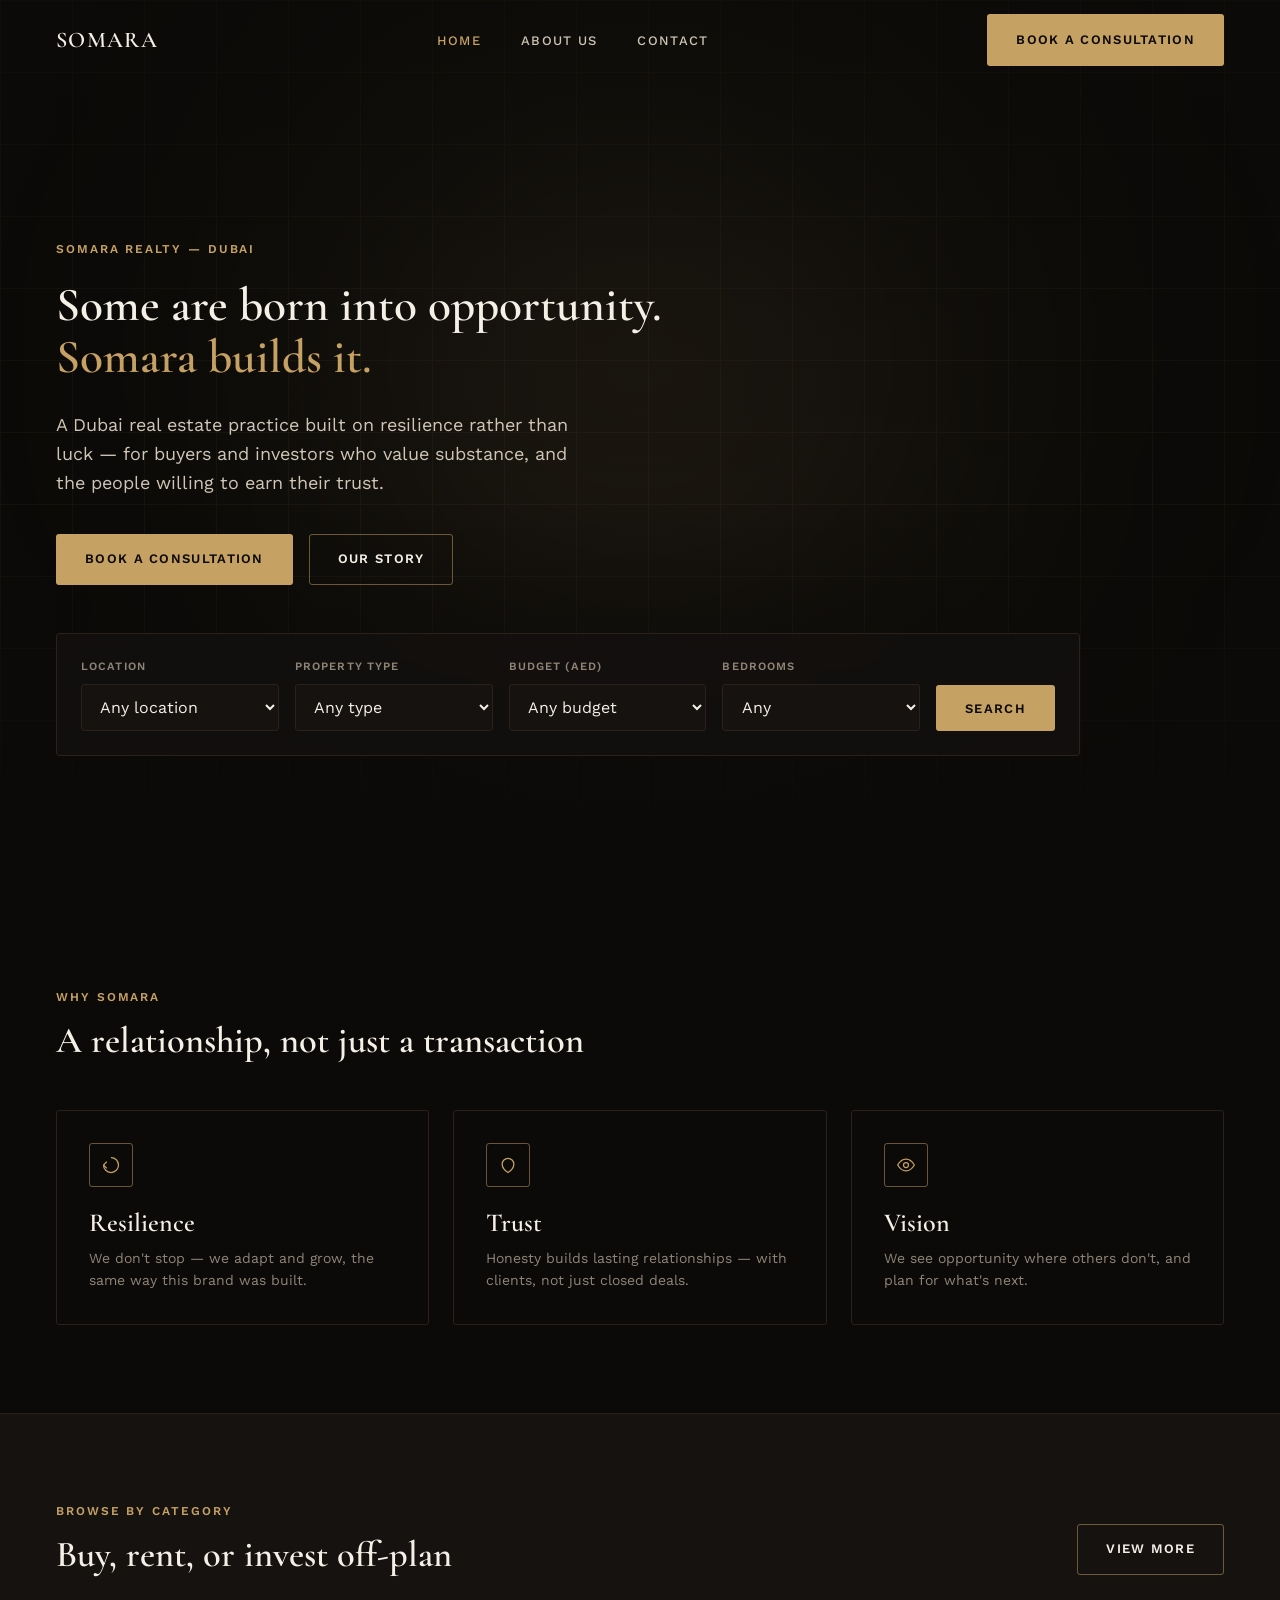
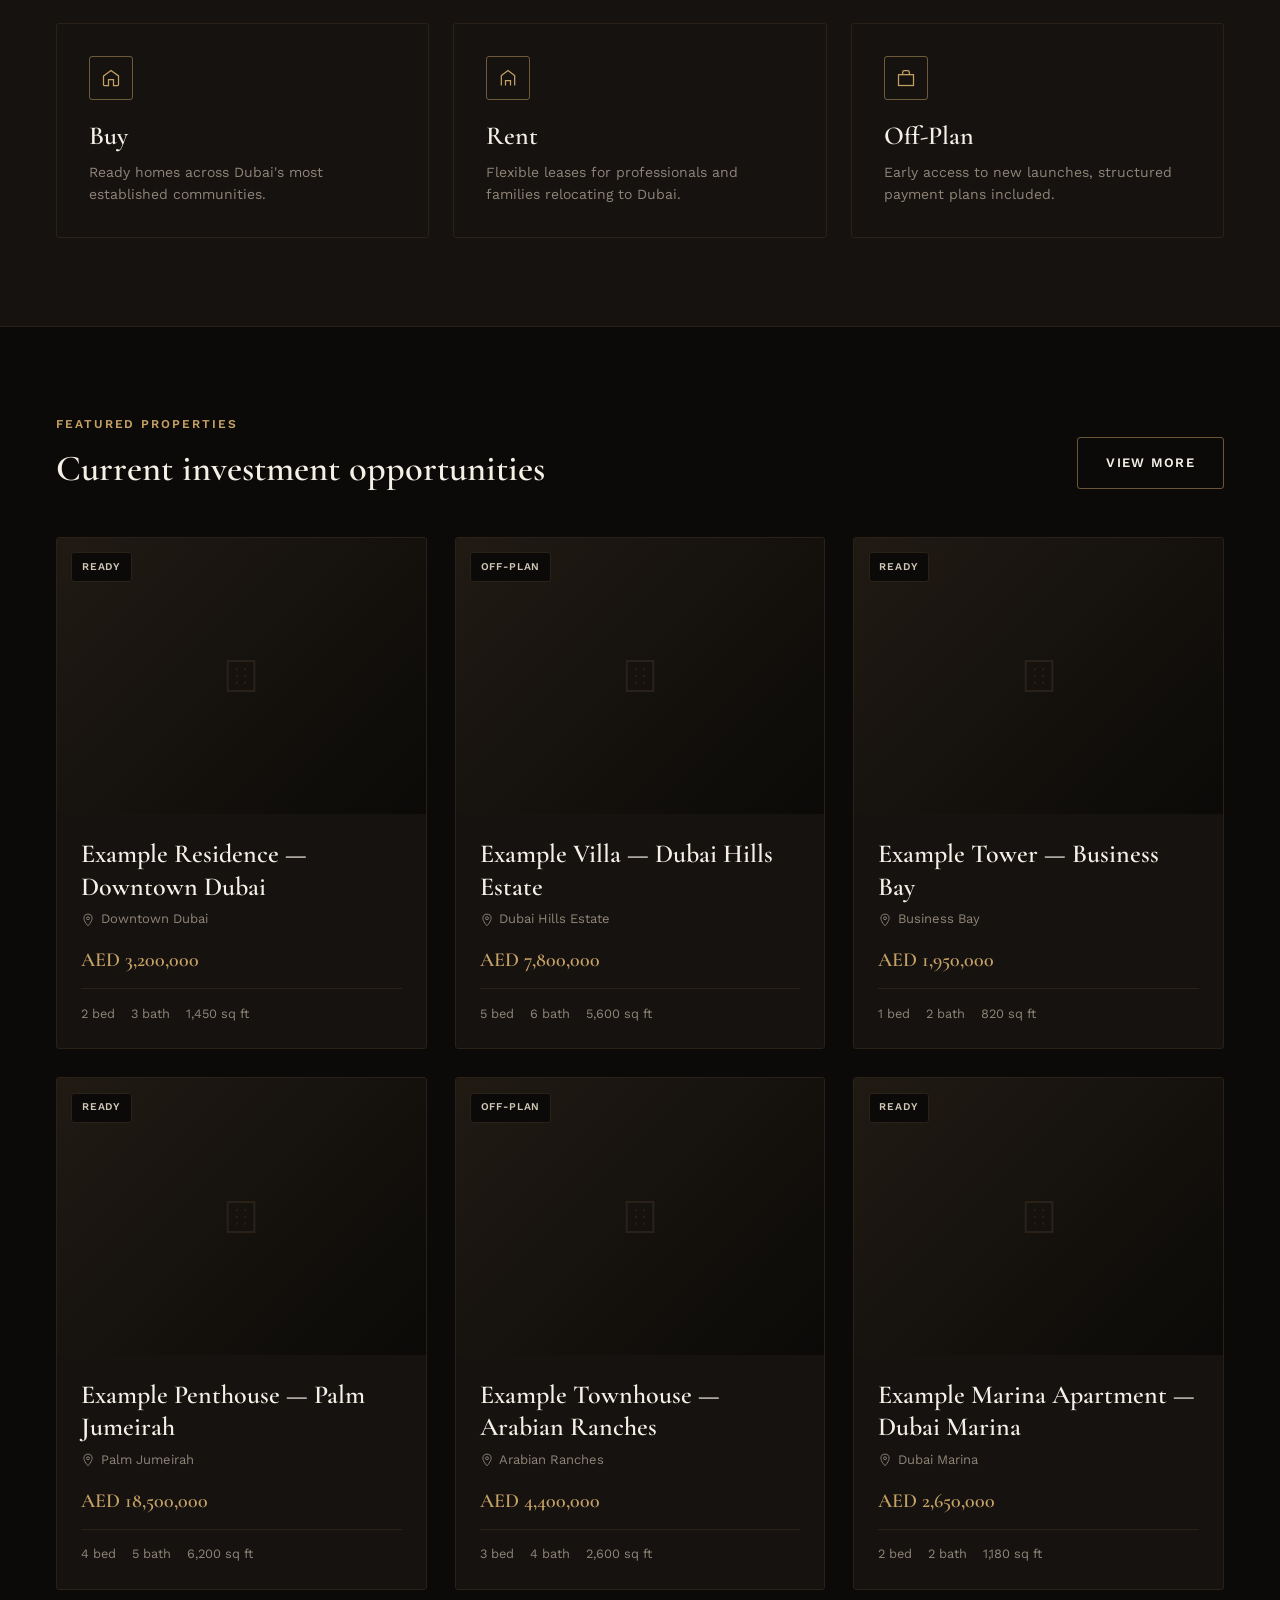
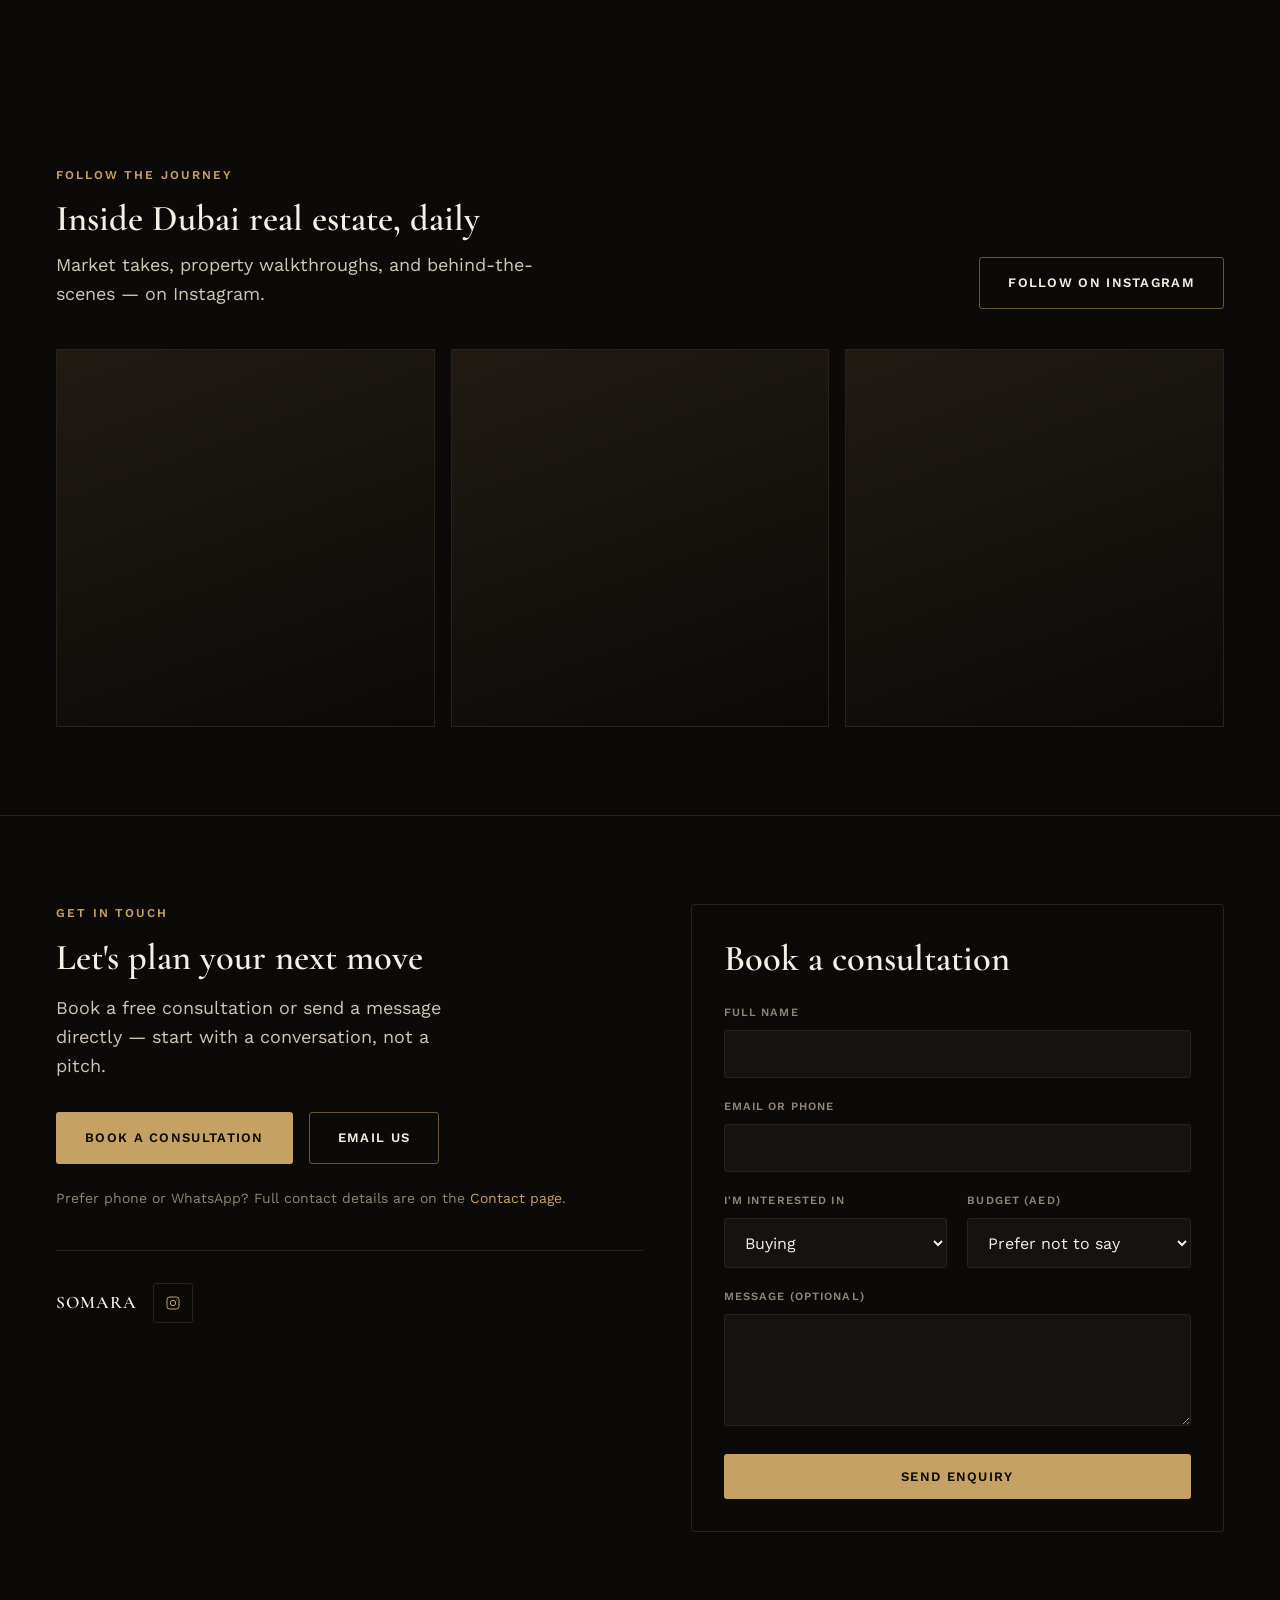
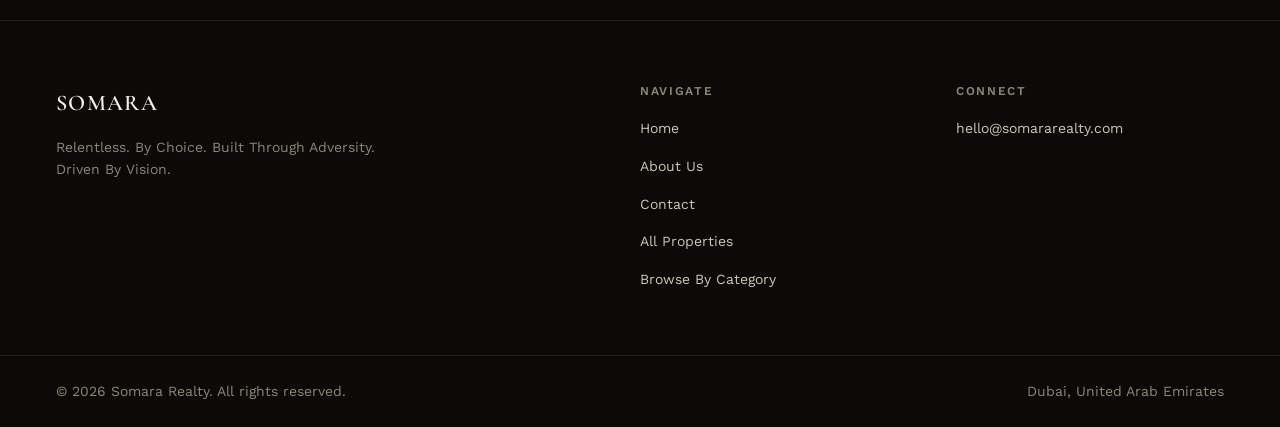
==== index.html @ 96736e36 "Add files via upload" ====
<!DOCTYPE html>
<html lang="en">
<head>
<meta charset="UTF-8" />
<meta name="viewport" content="width=device-width, initial-scale=1.0" />
<title>Somara Realty | Luxury Real Estate, Dubai</title>
<meta name="description" content="Somara Realty is a Dubai-based luxury real estate practice built on resilience, trust, and vision — for clients who value substance over flash." />
<link rel="preconnect" href="https://fonts.googleapis.com">
<link rel="preconnect" href="https://fonts.gstatic.com" crossorigin>
<link href="https://fonts.googleapis.com/css2?family=Cormorant+Garamond:ital,wght@0,500;0,600;0,700;1,500;1,600&family=Work+Sans:wght@400;500;600&display=swap" rel="stylesheet">
<link rel="stylesheet" href="/css/styles.css" />
</head>
<body>

<a href="#main-content" class="skip-link">Skip to content</a>

<header class="site-header">
  <div class="container">
    <a href="/" class="logo" aria-label="Somara Realty — home">SOMARA</a>

    <nav class="main-nav" aria-label="Primary">
      <ul>
        <li><a href="/" class="active">Home</a></li>
        <li><a href="/about/">About Us</a></li>
        <li><a href="/contact/">Contact</a></li>
      </ul>
    </nav>

    <a href="/contact/" class="btn btn-primary header-cta">Book a Consultation</a>

    <button type="button" class="menu-toggle" aria-label="Open menu">
      <svg width="22" height="16" viewBox="0 0 22 16" fill="none" aria-hidden="true"><path d="M0 1H22M0 8H22M0 15H22" stroke="currentColor" stroke-width="1.5"/></svg>
    </button>
  </div>
</header>

<div class="mobile-menu" role="dialog" aria-modal="true" aria-label="Mobile navigation">
  <div class="mobile-menu-top">
    <span class="logo">SOMARA</span>
    <button type="button" class="mobile-menu-close" aria-label="Close menu">
      <svg width="20" height="20" viewBox="0 0 20 20" fill="none" aria-hidden="true"><path d="M1 1l18 18M19 1L1 19" stroke="currentColor" stroke-width="1.4"/></svg>
    </button>
  </div>
  <nav aria-label="Mobile">
    <a href="/">Home</a>
    <a href="/about/">About Us</a>
    <a href="/contact/">Contact</a>
  </nav>
  <div class="mobile-menu-footer">
    <a href="/contact/" class="btn btn-primary btn-block">Book a Consultation</a>
  </div>
</div>

<main id="main-content">

  <section class="hero" aria-label="Introduction">
    <div class="hero-bg" aria-hidden="true">
      <div class="grid"></div>
      <div class="glow"></div>
      <img id="heroPhoto" class="hero-photo" src="/images/hero/hero-bg.jpg" alt=""
           onerror="this.style.display='none'" />
      <video id="heroVideo" class="hero-video" autoplay muted loop playsinline style="display:none;"></video>
      <div class="fade"></div>
    </div>

    <div class="container">
      <div class="hero-content">
        <p class="eyebrow">Somara Realty — Dubai</p>
        <h1><span id="heroLine1">Some are born into opportunity.</span><br><span class="gold" id="heroLine2">Somara builds it.</span></h1>
        <p class="body-lg" id="heroSubtext">A Dubai real estate practice built on resilience rather than luck — for buyers and investors who value substance, and the people willing to earn their trust.</p>
        <div class="hero-ctas">
          <a href="/contact/" class="btn btn-primary">Book a Consultation</a>
          <a href="/about/" class="btn btn-outline">Our Story</a>
        </div>
      </div>

      <div class="hero-search">
        <form id="heroSearchForm">
          <div class="field">
            <label for="searchLocation">Location</label>
            <select id="searchLocation">
              <option value="">Any location</option>
              <option>Downtown Dubai</option>
              <option>Dubai Marina</option>
              <option>Dubai Hills Estate</option>
              <option>Business Bay</option>
              <option>Palm Jumeirah</option>
              <option>Arabian Ranches</option>
            </select>
          </div>
          <div class="field">
            <label for="searchType">Property Type</label>
            <select id="searchType">
              <option value="">Any type</option>
              <option>Apartment</option>
              <option>Villa</option>
              <option>Townhouse</option>
              <option>Penthouse</option>
            </select>
          </div>
          <div class="field">
            <label for="searchBudget">Budget (AED)</label>
            <select id="searchBudget">
              <option value="">Any budget</option>
              <option value="1-5">1M – 5M</option>
              <option value="5-10">5M – 10M</option>
              <option value="10+">10M+</option>
            </select>
          </div>
          <div class="field">
            <label for="searchBedrooms">Bedrooms</label>
            <select id="searchBedrooms">
              <option value="">Any</option>
              <option>1</option>
              <option>2</option>
              <option>3</option>
              <option>4+</option>
            </select>
          </div>
          <button type="submit" class="btn btn-primary">Search</button>
        </form>
      </div>
    </div>

  </section>

  <section class="section" aria-labelledby="why-somara-heading">
    <div class="container">
      <p class="eyebrow">Why Somara</p>
      <h2 id="why-somara-heading" style="margin-top:0.75rem">A relationship, not just a transaction</h2>

      <div class="values-grid">
        <div class="card-outlined value-card">
          <div class="value-icon">
            <svg width="20" height="20" viewBox="0 0 24 24" fill="none" stroke="currentColor" stroke-width="1.5"><path d="M3 12a9 9 0 1 0 9-9"/><path d="M3 12l4-4M3 12l4 4"/></svg>
          </div>
          <h3>Resilience</h3>
          <p class="body-sm" style="margin-top:0.6rem">We don't stop — we adapt and grow, the same way this brand was built.</p>
        </div>
        <div class="card-outlined value-card">
          <div class="value-icon">
            <svg width="20" height="20" viewBox="0 0 24 24" fill="none" stroke="currentColor" stroke-width="1.5"><path d="M12 21s-7-4.5-7-10a7 7 0 0 1 14 0c0 5.5-7 10-7 10z"/></svg>
          </div>
          <h3>Trust</h3>
          <p class="body-sm" style="margin-top:0.6rem">Honesty builds lasting relationships — with clients, not just closed deals.</p>
        </div>
        <div class="card-outlined value-card">
          <div class="value-icon">
            <svg width="20" height="20" viewBox="0 0 24 24" fill="none" stroke="currentColor" stroke-width="1.5"><circle cx="12" cy="12" r="3"/><path d="M2 12s4-7 10-7 10 7 10 7-4 7-10 7-10-7-10-7z"/></svg>
          </div>
          <h3>Vision</h3>
          <p class="body-sm" style="margin-top:0.6rem">We see opportunity where others don't, and plan for what's next.</p>
        </div>
      </div>
    </div>
  </section>

  <section class="section" style="background:var(--ink-2); border-top:1px solid var(--ink-3); border-bottom:1px solid var(--ink-3);" aria-labelledby="browse-heading">
    <div class="container">
      <div class="section-head">
        <div>
          <p class="eyebrow">Browse By Category</p>
          <h2 id="browse-heading" style="margin-top:0.75rem">Buy, rent, or invest off-plan</h2>
        </div>
        <a href="/categories/" class="btn btn-outline">View more</a>
      </div>

      <div class="values-grid">
        <a href="/categories/#buy" class="card-outlined value-card" style="display:block; text-decoration:none;">
          <div class="value-icon">
            <svg width="20" height="20" viewBox="0 0 24 24" fill="none" stroke="currentColor" stroke-width="1.5"><path d="M3 9.5 12 3l9 6.5V20a1 1 0 0 1-1 1h-5v-7H9v7H4a1 1 0 0 1-1-1z"/></svg>
          </div>
          <h3 id="catBuyTitle">Buy</h3>
          <p class="body-sm" style="margin-top:0.6rem" id="catBuyDesc">Ready homes across Dubai's most established communities.</p>
        </a>
        <a href="/categories/#rent" class="card-outlined value-card" style="display:block; text-decoration:none;">
          <div class="value-icon">
            <svg width="20" height="20" viewBox="0 0 24 24" fill="none" stroke="currentColor" stroke-width="1.5"><path d="M4 21V9l8-6 8 6v12"/><path d="M9 21v-6h6v6"/></svg>
          </div>
          <h3 id="catRentTitle">Rent</h3>
          <p class="body-sm" style="margin-top:0.6rem" id="catRentDesc">Flexible leases for professionals and families relocating to Dubai.</p>
        </a>
        <a href="/categories/#off-plan" class="card-outlined value-card" style="display:block; text-decoration:none;">
          <div class="value-icon">
            <svg width="20" height="20" viewBox="0 0 24 24" fill="none" stroke="currentColor" stroke-width="1.5"><rect x="3" y="8" width="18" height="13"/><path d="M8 8V5a2 2 0 0 1 2-2h4a2 2 0 0 1 2 2v3"/></svg>
          </div>
          <h3 id="catOffPlanTitle">Off-Plan</h3>
          <p class="body-sm" style="margin-top:0.6rem" id="catOffPlanDesc">Early access to new launches, structured payment plans included.</p>
        </a>
      </div>
    </div>
  </section>

  <section class="section" id="properties">
    <div class="container">
      <div class="section-head">
        <div>
          <p class="eyebrow">Featured Properties</p>
          <h2 style="margin-top:0.75rem">Current investment opportunities</h2>
        </div>
        <a href="/properties/" class="btn btn-outline">View more</a>
      </div>

      <div class="properties-grid" id="propertyGrid">
        <!-- Populated by js/main.js -->
      </div>
    </div>
  </section>

  <section class="section" aria-labelledby="insta-heading">
    <div class="container">
      <div class="section-head">
        <div>
          <p class="eyebrow">Follow The Journey</p>
          <h2 id="insta-heading" style="margin-top:0.75rem">Inside Dubai real estate, daily</h2>
          <p class="body-lg" style="margin-top:0.75rem; max-width:32rem;">Market takes, property walkthroughs, and behind-the-scenes — on Instagram.</p>
        </div>
        <a href="#" class="btn btn-outline" rel="noopener noreferrer">Follow on Instagram</a>
      </div>
      <div class="insta-grid" aria-hidden="true">
        <div></div><div></div><div></div>
      </div>
    </div>
  </section>

  <section class="section" id="get-in-touch" style="border-top:1px solid var(--ink-3);" aria-labelledby="cta-heading">
    <div class="container">
      <div class="contact-cta-grid">

        <div>
          <p class="eyebrow">Get In Touch</p>
          <h2 id="cta-heading" style="margin-top:0.75rem;">Let's plan your next move</h2>
          <p class="body-lg" style="margin-top:1rem; max-width:26rem;">Book a free consultation or send a message directly — start with a conversation, not a pitch.</p>

          <div style="margin-top:2rem; display:flex; flex-wrap:wrap; gap:1rem;">
            <a href="#homeConsultationForm" class="btn btn-primary">Book a Consultation</a>
            <a href="mailto:hello@somararealty.com" class="btn btn-outline" id="ctaEmail">Email Us</a>
          </div>

          <p class="body-sm" style="margin-top:1.5rem;">
            Prefer phone or WhatsApp? Full contact details are on the
            <a href="/contact/" style="color:var(--gold);">Contact page</a>.
          </p>

          <div style="margin-top:2.5rem; padding-top:2rem; border-top:1px solid var(--ink-3); display:flex; align-items:center; gap:1rem;">
            <span class="logo" style="font-size:1.1rem;">SOMARA</span>
            <a href="#" id="ctaInstagram" target="_blank" rel="noopener noreferrer" aria-label="Instagram" style="width:2.5rem; height:2.5rem; border:1px solid var(--ink-3); display:flex; align-items:center; justify-content:center; border-radius:var(--radius); color:var(--gold);">
              <svg width="16" height="16" viewBox="0 0 24 24" fill="none" stroke="currentColor" stroke-width="1.5" aria-hidden="true"><rect x="3" y="3" width="18" height="18" rx="4"/><circle cx="12" cy="12" r="4"/><circle cx="17.5" cy="6.5" r="0.8" fill="currentColor" stroke="none"/></svg>
            </a>
          </div>
        </div>

        <div class="card-outlined" style="padding:2rem;" id="homeConsultationForm">
          <h2 style="margin-bottom:1.5rem;">Book a consultation</h2>
          <form id="consultationForm" class="form-grid">
            <div class="field-full">
              <label for="cf-name">Full name</label>
              <input type="text" id="cf-name" name="name" required />
            </div>
            <div class="field-full">
              <label for="cf-contact">Email or phone</label>
              <input type="text" id="cf-contact" name="contact" required />
            </div>
            <div class="form-grid two-col">
              <div class="field-full">
                <label for="cf-interest">I'm interested in</label>
                <select id="cf-interest" name="interest">
                  <option>Buying</option>
                  <option>Renting</option>
                  <option>Investing</option>
                  <option>Just exploring</option>
                </select>
              </div>
              <div class="field-full">
                <label for="cf-budget">Budget (AED)</label>
                <select id="cf-budget" name="budget">
                  <option value="">Prefer not to say</option>
                  <option>Under 1M</option>
                  <option>1M – 5M</option>
                  <option>5M – 10M</option>
                  <option>10M+</option>
                </select>
              </div>
            </div>
            <div class="field-full">
              <label for="cf-message">Message (optional)</label>
              <textarea id="cf-message" name="message"></textarea>
            </div>
            <button type="submit" class="btn btn-primary btn-block">Send Enquiry</button>
            <p id="formStatus" class="form-status" role="status"></p>
          </form>
        </div>

      </div>
    </div>
  </section>

</main>

<footer class="site-footer">

  <div class="container footer-grid">
    <div>
      <span class="logo">SOMARA</span>
      <p class="body-sm" style="margin-top:1rem; max-width:20rem;">Relentless. By Choice. Built Through Adversity. Driven By Vision.</p>
    </div>
    <div>
      <h2>Navigate</h2>
      <ul>
        <li><a href="/">Home</a></li>
        <li><a href="/about/">About Us</a></li>
        <li><a href="/contact/">Contact</a></li>
        <li><a href="/properties/">All Properties</a></li>
        <li><a href="/categories/">Browse By Category</a></li>
      </ul>
    </div>
    <div>
      <h2>Connect</h2>
      <ul>
        <li><a href="mailto:hello@somararealty.com" id="footerEmail">hello@somararealty.com</a></li>
        <li><a href="#" id="footerWhatsapp" target="_blank" rel="noopener noreferrer" style="display:none;">WhatsApp</a></li>
        <li><a href="#" id="footerInstagram" target="_blank" rel="noopener noreferrer" style="display:none;">Instagram</a></li>
      </ul>
    </div>
  </div>
  <div class="container footer-bottom">
    <p>&copy; <span id="year"></span> Somara Realty. All rights reserved.</p>
    <p>Dubai, United Arab Emirates</p>
  </div>
</footer>

<div class="modal-overlay" id="propertyModal" role="dialog" aria-modal="true" aria-label="Property details">
  <div class="modal" id="propertyModalContent"></div>
</div>

<script src="/js/main.js"></script>
</body>
</html>
---- css/styles.css ----
/* =========================================================
   SOMARA REALTY — Design tokens
   Palette calibrated against the CK Realty reference the client
   approved: true near-black, warm saturated gold, outlined cards.
   Swap these variables once official brand hex codes are supplied.
   ========================================================= */
:root {
  --ink: #0b0a08;
  --ink-2: #151210;
  --ink-3: #2a2119;

  --ivory: #f5f0e6;
  --ivory-dim: #cfc6b6;
  --stone: #8f8577;

  --gold: #c6a164;
  --gold-bright: #e0c087;
  --gold-dim: #9c7c4a;

  --error: #b3543f;
  --success: #6f8f6a;

  --container-max: 1280px;
  --radius: 3px;
  --ease: cubic-bezier(0.22, 1, 0.36, 1);

  --font-display: "Cormorant Garamond", Georgia, serif;
  --font-sans: "Work Sans", -apple-system, "Segoe UI", sans-serif;
}

/* =========================================================
   Reset
   ========================================================= */
* { box-sizing: border-box; margin: 0; padding: 0; }
html { scroll-behavior: smooth; }
html, body { overflow-x: hidden; max-width: 100%; }
body {
  background: var(--ink);
  color: var(--ivory);
  font-family: var(--font-sans);
  -webkit-font-smoothing: antialiased;
  line-height: 1.6;
}
img { max-width: 100%; display: block; }
a { color: inherit; text-decoration: none; }
button { font-family: inherit; cursor: pointer; }
ul { list-style: none; }
input, select, textarea { font-family: inherit; font-size: 1rem; }

@media (prefers-reduced-motion: reduce) {
  *, *::before, *::after {
    animation-duration: 0.01ms !important;
    transition-duration: 0.01ms !important;
    scroll-behavior: auto !important;
  }
}

:focus-visible {
  outline: 2px solid var(--gold);
  outline-offset: 3px;
}

/* =========================================================
   Layout helpers
   ========================================================= */
.container {
  max-width: var(--container-max);
  margin-inline: auto;
  padding-inline: 1.5rem;
}
@media (min-width: 768px) { .container { padding-inline: 2.5rem; } }
@media (min-width: 1200px) { .container { padding-inline: 3.5rem; } }

.section { padding-block: 5.5rem; }
@media (max-width: 640px) { .section { padding-block: 3.5rem; } }

/* =========================================================
   Typography
   ========================================================= */
.eyebrow {
  font-family: var(--font-sans);
  font-weight: 600;
  font-size: 0.75rem;
  letter-spacing: 0.16em;
  text-transform: uppercase;
  color: var(--gold);
}

.display {
  font-family: var(--font-display);
  font-weight: 600;
  font-size: clamp(2.25rem, 3.2vw + 1.4rem, 4.5rem);
  line-height: 1.08;
  letter-spacing: -0.005em;
}
h1 { font-family: var(--font-display); font-weight: 600; font-size: clamp(2rem, 2.2vw + 1.2rem, 3.25rem); line-height: 1.1; }
h2 { font-family: var(--font-display); font-weight: 600; font-size: clamp(1.625rem, 1.6vw + 1rem, 2.375rem); line-height: 1.16; }
h3 { font-family: var(--font-display); font-weight: 600; font-size: clamp(1.3rem, 0.8vw + 1rem, 1.625rem); line-height: 1.24; }
h4 { font-family: var(--font-sans); font-weight: 600; font-size: 1.125rem; }

.body-lg { font-size: 1.125rem; line-height: 1.6; color: var(--ivory-dim); }
.body-sm { font-size: 0.875rem; line-height: 1.55; color: var(--stone); }

/* =========================================================
   Buttons
   ========================================================= */
.btn {
  display: inline-flex;
  align-items: center;
  justify-content: center;
  gap: 0.5rem;
  padding: 0.9rem 1.75rem;
  font-family: var(--font-sans);
  font-weight: 600;
  font-size: 0.8125rem;
  letter-spacing: 0.1em;
  text-transform: uppercase;
  border-radius: var(--radius);
  border: 1px solid transparent;
  transition: background-color 200ms var(--ease), border-color 200ms var(--ease), color 200ms var(--ease);
  white-space: nowrap;
}
.btn-primary { background: var(--gold); color: var(--ink); }
.btn-primary:hover { background: var(--gold-bright); }
.btn-outline { background: transparent; color: var(--ivory); border-color: rgba(198,161,100,0.5); }
.btn-outline:hover { border-color: var(--gold); background: rgba(198,161,100,0.08); }
.btn-block { width: 100%; }

/* =========================================================
   Header
   ========================================================= */
.site-header {
  position: fixed;
  inset-inline: 0;
  top: 0;
  z-index: 40;
  border-bottom: 1px solid transparent;
  background: transparent;
  transition: background-color 300ms var(--ease), border-color 300ms var(--ease), backdrop-filter 300ms var(--ease);
}
.site-header.is-solid {
  background: rgba(11, 10, 8, 0.94);
  backdrop-filter: blur(6px);
  border-bottom-color: rgba(198, 161, 100, 0.4);
}
.site-header .container {
  display: flex;
  align-items: center;
  justify-content: space-between;
  height: 5rem;
}
.logo {
  font-family: var(--font-display);
  font-weight: 600;
  font-size: 1.4rem;
  letter-spacing: 0.06em;
  color: var(--ivory);
}
.logo:hover { color: var(--gold); }

.main-nav { display: none; }
.main-nav ul { display: flex; align-items: center; gap: 2.5rem; }
.main-nav a {
  font-size: 0.8125rem;
  font-weight: 500;
  letter-spacing: 0.1em;
  text-transform: uppercase;
  color: var(--ivory-dim);
  transition: color 150ms var(--ease);
}
.main-nav a:hover, .main-nav a.active { color: var(--gold); }

.header-cta { display: none; }

.menu-toggle {
  display: flex;
  align-items: center;
  justify-content: center;
  width: 2.75rem;
  height: 2.75rem;
  background: none;
  border: none;
  color: var(--ivory);
}

@media (min-width: 900px) {
  .main-nav { display: block; }
  .header-cta { display: inline-flex; }
  .menu-toggle { display: none; }
}

.skip-link {
  position: absolute;
  left: -9999px;
  top: 0;
  z-index: 100;
  background: var(--gold);
  color: var(--ink);
  padding: 0.6rem 1rem;
  border-radius: var(--radius);
}
.skip-link:focus { left: 1rem; top: 1rem; }

/* Mobile menu */
.mobile-menu {
  position: fixed;
  inset: 0;
  z-index: 50;
  background: var(--ink);
  display: none;
  flex-direction: column;
}
.mobile-menu.is-open { display: flex; }
.mobile-menu-top {
  display: flex;
  align-items: center;
  justify-content: space-between;
  padding: 1.25rem 1.5rem;
}
.mobile-menu nav {
  flex: 1;
  display: flex;
  flex-direction: column;
  justify-content: center;
  gap: 0.5rem;
  padding: 0 1.5rem;
}
.mobile-menu nav a {
  font-family: var(--font-display);
  font-size: 2rem;
  padding: 0.6rem 0;
  color: var(--ivory);
}
.mobile-menu nav a:hover { color: var(--gold); }
.mobile-menu-footer { padding: 0 1.5rem 2.5rem; }

/* =========================================================
   Hero
   ========================================================= */
.hero {
  position: relative;
  min-height: 100svh;
  display: grid;
  align-items: center;
  overflow: hidden;
  background: var(--ink);
  padding-top: 6rem;
}
.hero > .container {
  width: 100%;
}
.hero-bg {
  position: absolute;
  inset: 0;
  pointer-events: none;
}
.hero-bg .grid {
  position: absolute;
  inset: 0;
  opacity: 0.05;
  background-image:
    linear-gradient(var(--gold) 1px, transparent 1px),
    linear-gradient(90deg, var(--gold) 1px, transparent 1px);
  background-size: 72px 72px;
}
.hero-bg .glow {
  position: absolute;
  top: 0;
  left: 50%;
  transform: translateX(-50%);
  width: 90%;
  height: 80vh;
  filter: blur(140px);
  background: radial-gradient(circle, rgba(198,161,100,0.16) 0%, rgba(198,161,100,0) 65%);
}
.hero-bg .fade {
  position: absolute;
  inset: 0;
  background: linear-gradient(to top, var(--ink) 5%, transparent 45%, rgba(11,10,8,0.55) 100%);
}
/* Optional real hero photo — drop a file at images/hero/hero-bg.jpg and it
   displays automatically, covering the CSS placeholder. If the file is
   missing, onerror hides the <img> and the placeholder above shows through. */
.hero-photo {
  position: absolute;
  inset: 0;
  width: 100%;
  height: 100%;
  object-fit: cover;
}
.hero-video {
  position: absolute;
  inset: 0;
  width: 100%;
  height: 100%;
  object-fit: cover;
}
.hero-content { position: relative; z-index: 2; max-width: 46rem; }
.hero-content h1 { margin-top: 1.25rem; color: var(--ivory); }
.hero-content h1 .gold { color: var(--gold); }
.hero-content .body-lg { margin-top: 1.75rem; max-width: 34rem; }
.hero-ctas { margin-top: 2.25rem; display: flex; flex-wrap: wrap; gap: 1rem; }

/* Hero property search */
.hero-search {
  position: relative;
  z-index: 2;
  margin-top: 3rem;
  background: rgba(21, 18, 16, 0.7);
  border: 1px solid var(--ink-3);
  border-radius: var(--radius);
  padding: 1.5rem;
  backdrop-filter: blur(10px);
  max-width: 64rem;
}
.hero-search form {
  display: grid;
  gap: 1rem;
  grid-template-columns: 1fr;
}
@media (min-width: 800px) {
  .hero-search form {
    grid-template-columns: repeat(4, 1fr) auto;
    align-items: end;
  }
}
.field label {
  display: block;
  font-size: 0.7rem;
  font-weight: 600;
  letter-spacing: 0.1em;
  text-transform: uppercase;
  color: var(--stone);
  margin-bottom: 0.5rem;
}
.field select {
  width: 100%;
  background: var(--ink-2);
  border: 1px solid var(--ink-3);
  color: var(--ivory);
  padding: 0.75rem 0.9rem;
  border-radius: var(--radius);
}
.field select:focus { border-color: var(--gold); }

/* =========================================================
   Cards (outlined — matches approved reference)
   ========================================================= */
.card-outlined {
  border: 1px solid var(--ink-3);
  border-radius: var(--radius);
  transition: border-color 200ms var(--ease);
}
.card-outlined:hover { border-color: var(--gold-dim); }

/* Why Somara */
.values-grid {
  margin-top: 3rem;
  display: grid;
  gap: 1.5rem;
  grid-template-columns: 1fr;
}
@media (min-width: 700px) { .values-grid { grid-template-columns: repeat(3, 1fr); } }
.value-card { padding: 2rem; }
.value-icon {
  width: 2.75rem;
  height: 2.75rem;
  border: 1px solid rgba(198,161,100,0.5);
  border-radius: var(--radius);
  display: flex;
  align-items: center;
  justify-content: center;
  color: var(--gold);
  margin-bottom: 1.25rem;
}

/* =========================================================
   Property grid
   ========================================================= */
.section-head {
  display: flex;
  flex-wrap: wrap;
  align-items: flex-end;
  justify-content: space-between;
  gap: 1.5rem;
}
.properties-grid {
  margin-top: 3rem;
  display: grid;
  gap: 1.75rem;
  grid-template-columns: 1fr;
}
@media (min-width: 640px) { .properties-grid { grid-template-columns: repeat(2, 1fr); } }
@media (min-width: 1100px) { .properties-grid { grid-template-columns: repeat(3, 1fr); } }

.property-card { overflow: hidden; cursor: pointer; background: var(--ink-2); }
.property-media {
  position: relative;
  aspect-ratio: 4 / 3;
  background: linear-gradient(135deg, #201a13 0%, #0b0a08 100%);
  display: flex;
  align-items: center;
  justify-content: center;
  overflow: hidden;
}
.property-media svg { width: 2.5rem; height: 2.5rem; color: var(--ink-3); }
/* Optional real property photo — drop a file at
   images/properties/{id}.jpg (id matches the property, e.g. p1.jpg) and
   it displays automatically. Missing file -> onerror hides the <img>,
   revealing the icon placeholder underneath. */
.property-media img {
  position: absolute;
  inset: 0;
  width: 100%;
  height: 100%;
  object-fit: cover;
}
.property-badge {
  position: absolute;
  top: 0.9rem;
  left: 0.9rem;
  background: var(--ink);
  border: 1px solid var(--ink-3);
  color: var(--ivory-dim);
  font-size: 0.65rem;
  font-weight: 600;
  letter-spacing: 0.08em;
  text-transform: uppercase;
  padding: 0.35rem 0.6rem;
  border-radius: var(--radius);
}
.property-body { padding: 1.5rem; }
.property-body h3 { color: var(--ivory); }
.property-location {
  margin-top: 0.4rem;
  font-size: 0.8125rem;
  color: var(--stone);
  display: flex;
  align-items: center;
  gap: 0.35rem;
}
.property-price {
  margin-top: 0.9rem;
  font-family: var(--font-display);
  font-weight: 600;
  font-size: 1.25rem;
  color: var(--gold);
}
.property-meta {
  margin-top: 0.75rem;
  display: flex;
  gap: 1rem;
  font-size: 0.8rem;
  color: var(--stone);
  border-top: 1px solid var(--ink-3);
  padding-top: 0.9rem;
}

.empty-state {
  grid-column: 1 / -1;
  text-align: center;
  padding: 3rem 1rem;
  color: var(--stone);
}
.empty-state button { margin-top: 1rem; }

/* =========================================================
   Property modal
   ========================================================= */
.modal-overlay {
  position: fixed;
  inset: 0;
  z-index: 60;
  background: rgba(11, 10, 8, 0.8);
  display: none;
  align-items: center;
  justify-content: center;
  padding: 1.5rem;
}
.modal-overlay.is-open { display: flex; }
.modal {
  background: var(--ink-2);
  border: 1px solid var(--ink-3);
  max-width: 42rem;
  width: 100%;
  max-height: 90vh;
  overflow-y: auto;
  border-radius: var(--radius);
}
.modal-media {
  position: relative;
  aspect-ratio: 16/9;
  background: linear-gradient(135deg, #201a13 0%, #0b0a08 100%);
  display: flex;
  align-items: center;
  justify-content: center;
  overflow: hidden;
}
.modal-media svg { width: 3rem; height: 3rem; color: var(--ink-3); }
.modal-media img {
  position: absolute;
  inset: 0;
  width: 100%;
  height: 100%;
  object-fit: cover;
}
.modal-body { padding: 2rem; }
.modal-close {
  position: absolute;
  top: 1rem;
  right: 1rem;
  width: 2.5rem;
  height: 2.5rem;
  background: var(--ink);
  border: 1px solid var(--ink-3);
  color: var(--ivory);
  display: flex;
  align-items: center;
  justify-content: center;
  border-radius: var(--radius);
}
.modal-inner { position: relative; }
.modal-amenities { margin-top: 1.25rem; display: flex; flex-wrap: wrap; gap: 0.5rem; }
.modal-amenities span {
  font-size: 0.75rem;
  border: 1px solid var(--ink-3);
  color: var(--ivory-dim);
  padding: 0.35rem 0.7rem;
  border-radius: var(--radius);
}
.modal-actions { margin-top: 1.75rem; display: flex; flex-wrap: wrap; gap: 0.75rem; }

/* =========================================================
   Instagram-style strip
   ========================================================= */
.insta-grid {
  margin-top: 2.5rem;
  display: grid;
  gap: 1rem;
  grid-template-columns: repeat(3, 1fr);
}
.insta-grid div {
  aspect-ratio: 1;
  background: linear-gradient(160deg, #201a13, #0b0a08);
  border: 1px solid var(--ink-3);
}

/* =========================================================
   Consultation CTA
   ========================================================= */
.consultation {
  background: var(--ink-2);
  border-top: 1px solid var(--ink-3);
  border-bottom: 1px solid var(--ink-3);
}
.consultation .container {
  display: flex;
  flex-wrap: wrap;
  align-items: center;
  justify-content: space-between;
  gap: 1.5rem;
  padding-block: 3.5rem;
}

/* =========================================================
   Footer
   ========================================================= */
.site-footer { border-top: 1px solid var(--ink-3); }
.footer-grid {
  padding-block: 4rem;
  display: grid;
  gap: 3rem;
  grid-template-columns: 1fr;
}
@media (min-width: 768px) { .footer-grid { grid-template-columns: 2fr 1fr 1fr; } }
.footer-grid h2 { font-family: var(--font-sans); font-size: 0.75rem; font-weight: 600; letter-spacing: 0.14em; text-transform: uppercase; color: var(--stone); }
.footer-grid ul { margin-top: 1rem; display: flex; flex-direction: column; gap: 0.75rem; }
.footer-grid ul a { font-size: 0.875rem; color: var(--ivory-dim); }
.footer-grid ul a:hover { color: var(--gold); }
.footer-bottom {
  border-top: 1px solid var(--ink-3);
  padding-block: 1.5rem;
  display: flex;
  flex-wrap: wrap;
  justify-content: space-between;
  gap: 0.5rem;
  color: var(--stone);
  font-size: 0.875rem;
}

/* =========================================================
   Inner page hero (About / Contact)
   ========================================================= */
.page-hero { padding-top: 10rem; padding-bottom: 4rem; border-bottom: 1px solid var(--ink-3); }
.page-hero .eyebrow { display: block; margin-bottom: 1.25rem; }
.page-hero p.body-lg { margin-top: 1.5rem; max-width: 42rem; }

.map-placeholder {
  margin-top: 1.5rem;
  height: 16rem;
  max-width: 40rem;
  border: 1px dashed var(--ink-3);
  display: flex;
  align-items: center;
  justify-content: center;
  color: var(--stone);
  font-size: 0.875rem;
  text-align: center;
  padding: 1rem;
}
.map-placeholder.has-map {
  border-style: solid;
  padding: 0;
  overflow: hidden;
}

.contact-grid {
  margin-top: 4rem;
  display: grid;
  gap: 2.5rem;
  grid-template-columns: 1fr;
}
@media (min-width: 700px) { .contact-grid { grid-template-columns: repeat(3, 1fr); } }

.contact-cta-grid {
  display: grid;
  gap: 3rem;
  grid-template-columns: 1fr;
}
@media (min-width: 800px) { .contact-cta-grid { grid-template-columns: 1.1fr 1fr; } }

/* Contact / consultation form */
.form-grid { display: grid; gap: 1.25rem; }
@media (min-width: 640px) { .form-grid.two-col { grid-template-columns: 1fr 1fr; } }
.field-full { display: block; }
.field-full label {
  display: block;
  font-size: 0.7rem;
  font-weight: 600;
  letter-spacing: 0.1em;
  text-transform: uppercase;
  color: var(--stone);
  margin-bottom: 0.5rem;
}
.field-full input,
.field-full select,
.field-full textarea {
  width: 100%;
  background: var(--ink-2);
  border: 1px solid var(--ink-3);
  color: var(--ivory);
  padding: 0.85rem 1rem;
  border-radius: var(--radius);
}
.field-full input:focus,
.field-full select:focus,
.field-full textarea:focus { border-color: var(--gold); }
.field-full textarea { resize: vertical; min-height: 7rem; }

.form-status {
  margin-top: 1rem;
  font-size: 0.875rem;
  padding: 0.85rem 1rem;
  border-radius: var(--radius);
  display: none;
}
.form-status.is-visible { display: block; }
.form-status.success { background: rgba(111,143,106,0.12); color: var(--success); border: 1px solid rgba(111,143,106,0.3); }
.form-status.error { background: rgba(179,84,63,0.12); color: var(--error); border: 1px solid rgba(179,84,63,0.3); }

/* Values page grid (About) */
.about-values {
  margin-top: 3rem;
  display: grid;
  gap: 1.25rem;
  grid-template-columns: 1fr;
}
@media (min-width: 640px) { .about-values { grid-template-columns: repeat(2, 1fr); } }
@media (min-width: 1000px) { .about-values { grid-template-columns: repeat(3, 1fr); } }
.about-values .card-outlined { padding: 1.75rem; }

@media (max-width: 700px) {
  .responsive-2col { grid-template-columns: 1fr !important; }
}
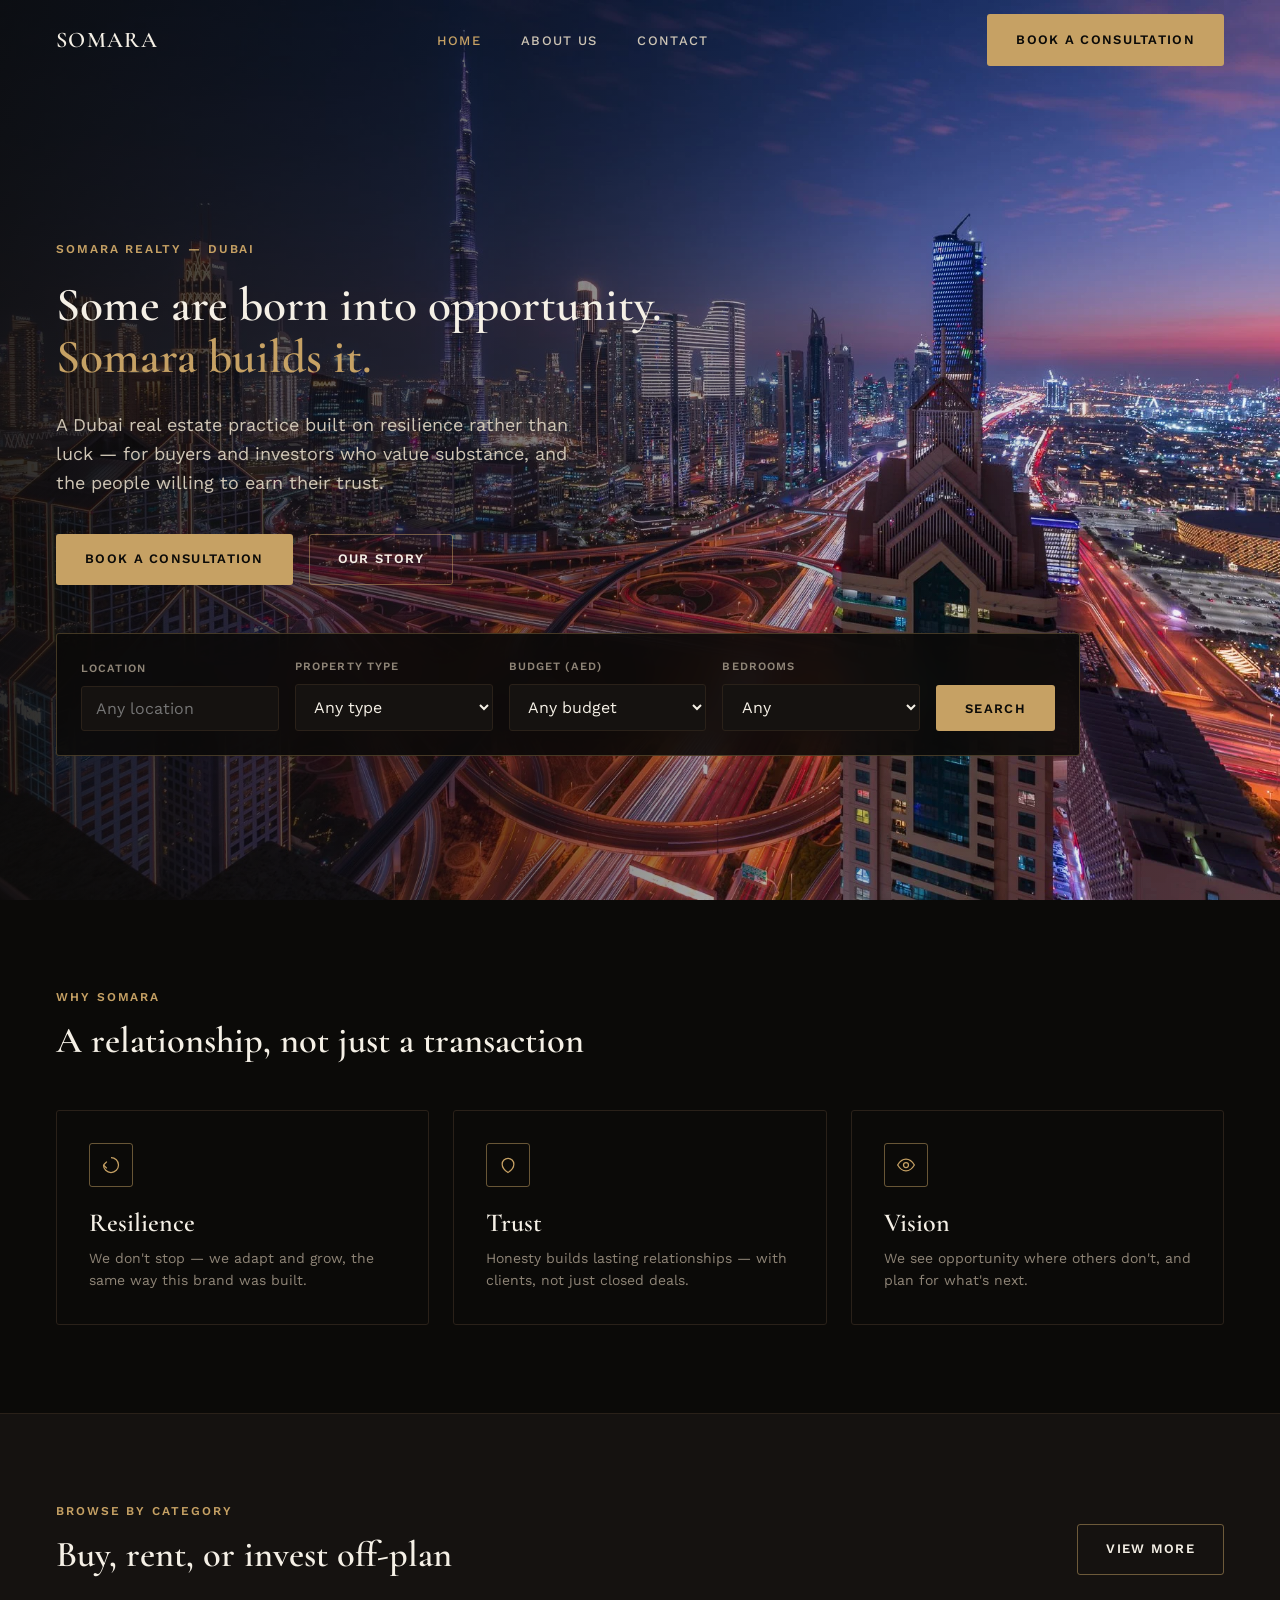
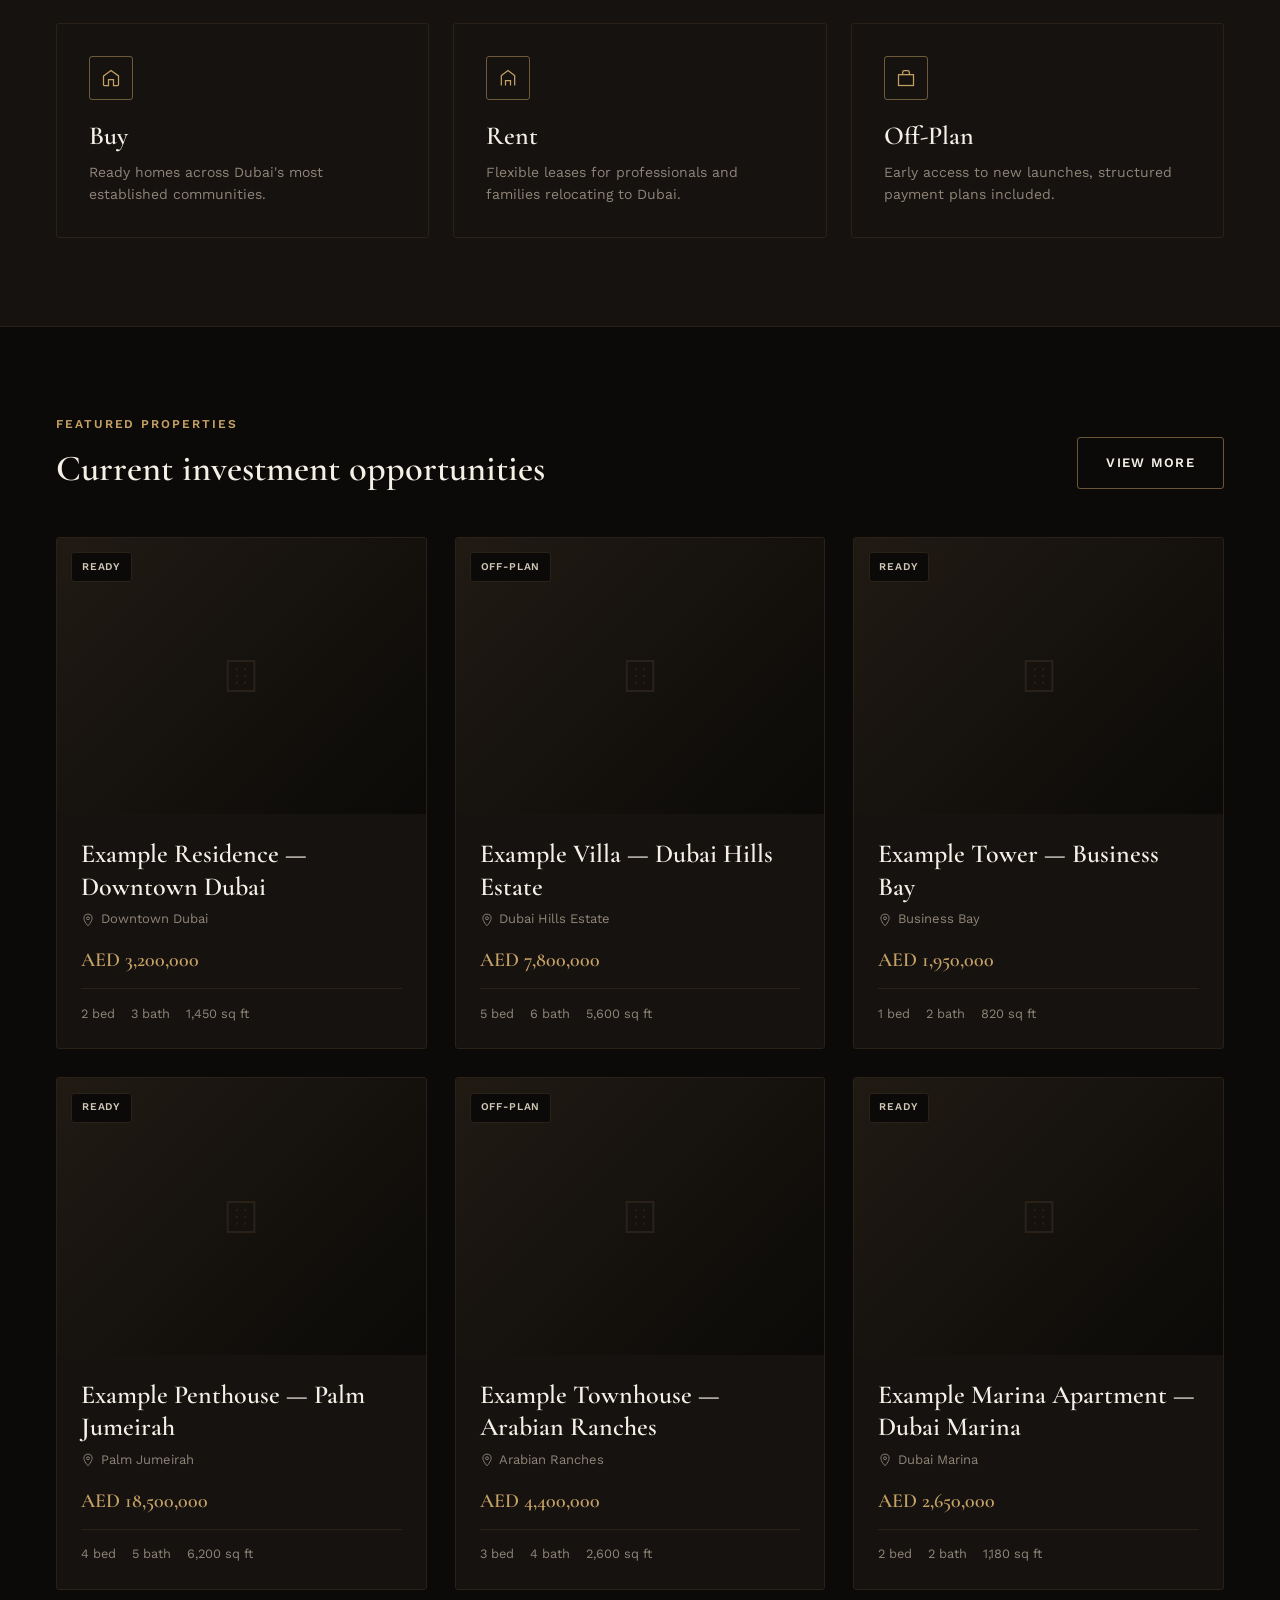
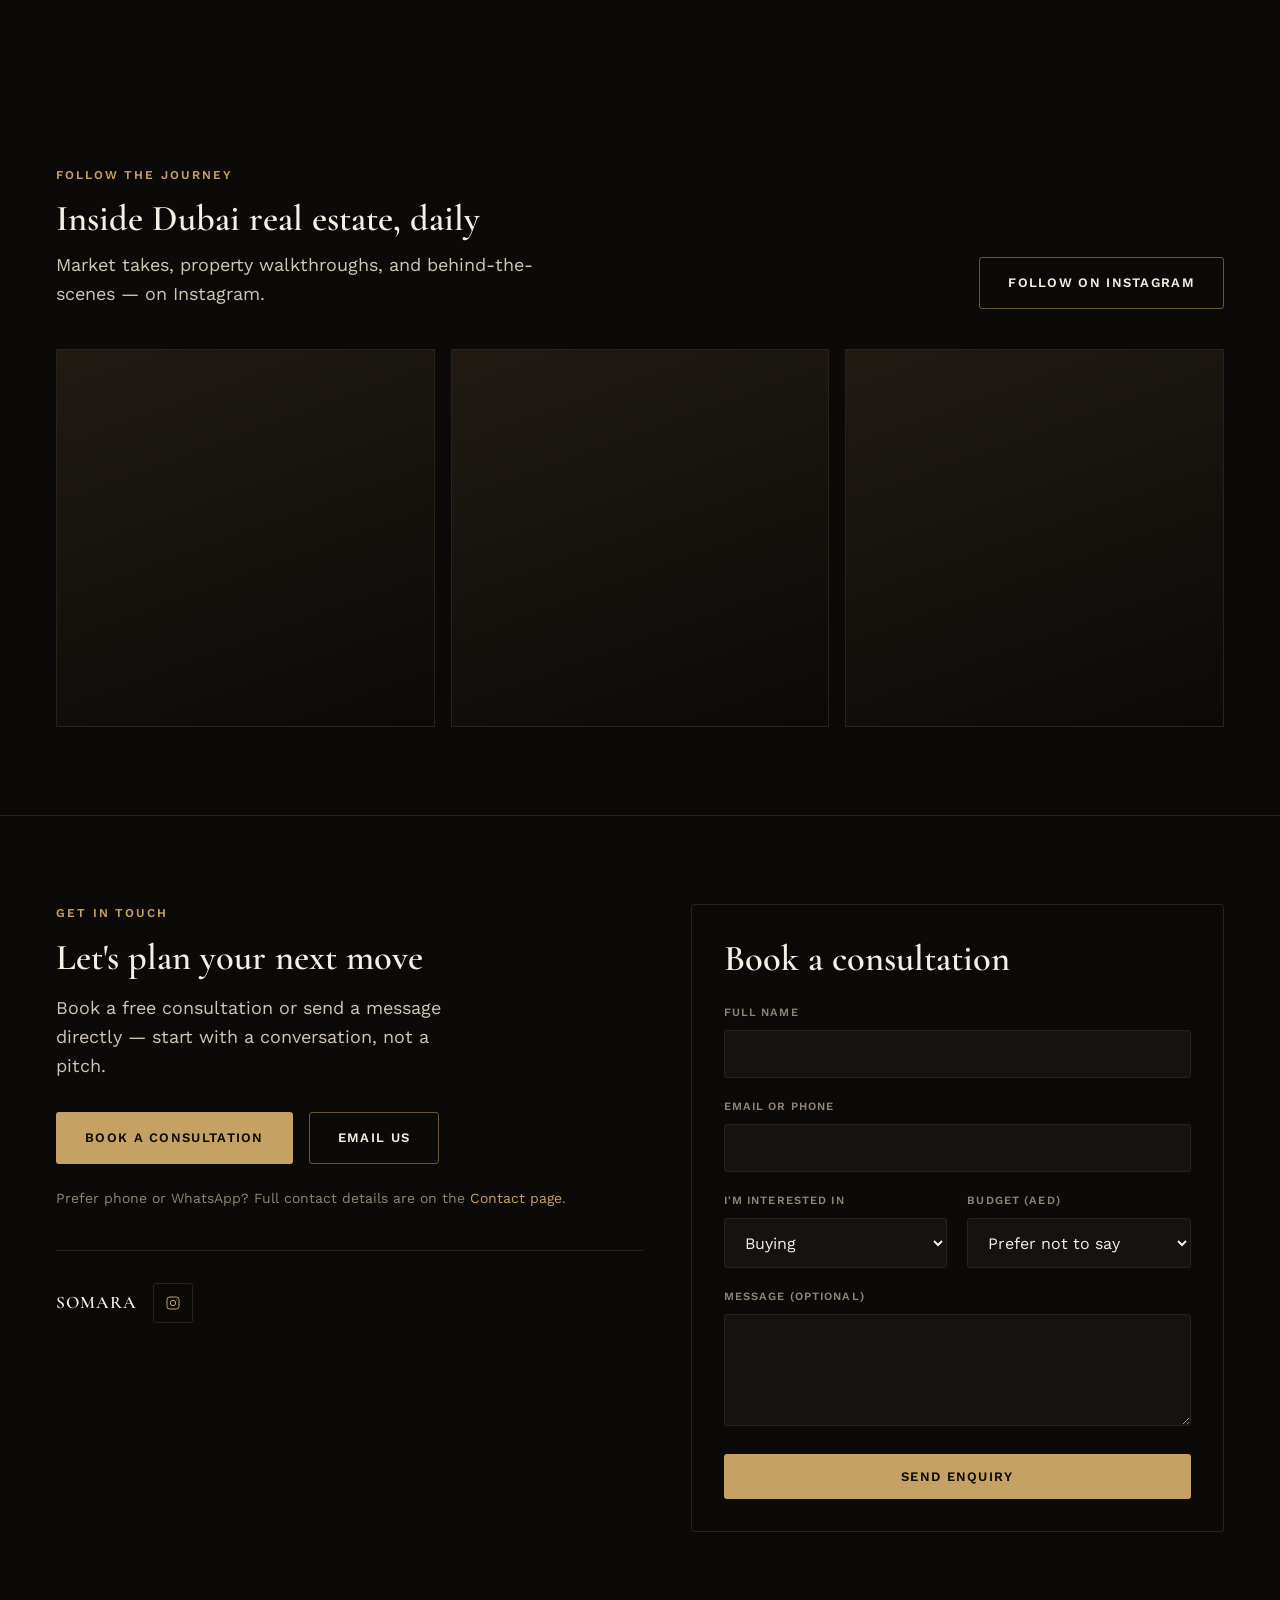
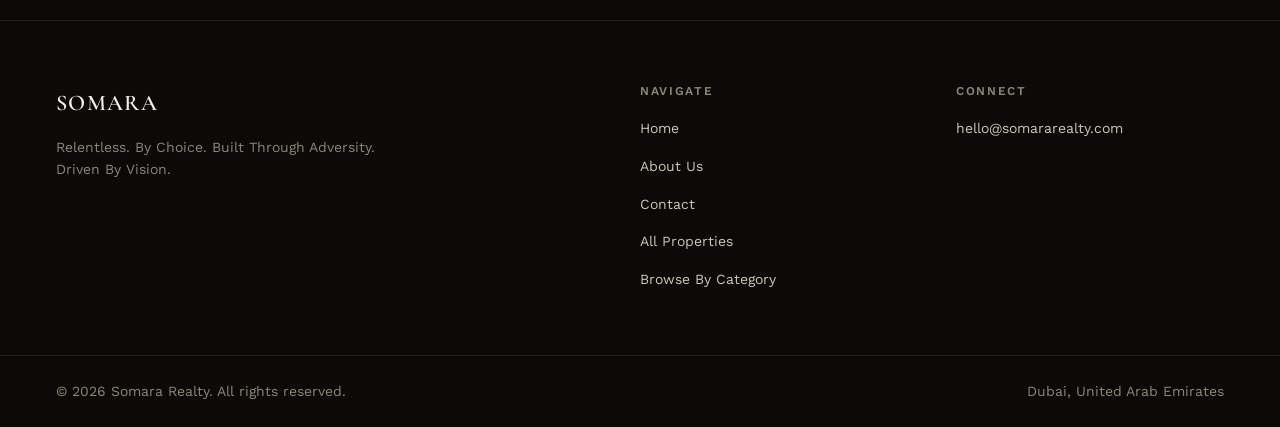
==== commit fcd0ccba: "Update index.html" ====
--- a/index.html
+++ b/index.html
@@ -78,15 +78,8 @@
         <form id="heroSearchForm">
           <div class="field">
             <label for="searchLocation">Location</label>
-            <select id="searchLocation">
-              <option value="">Any location</option>
-              <option>Downtown Dubai</option>
-              <option>Dubai Marina</option>
-              <option>Dubai Hills Estate</option>
-              <option>Business Bay</option>
-              <option>Palm Jumeirah</option>
-              <option>Arabian Ranches</option>
-            </select>
+            <input type="text" id="searchLocation" placeholder="Any location" autocomplete="off" />
+            <div class="autocomplete-list" id="searchLocationList"></div>
           </div>
           <div class="field">
             <label for="searchType">Property Type</label>
--- a/css/styles.css
+++ b/css/styles.css
@@ -276,7 +276,7 @@
 .hero-bg .fade {
   position: absolute;
   inset: 0;
-  background: linear-gradient(to top, var(--ink) 5%, transparent 45%, rgba(11,10,8,0.55) 100%);
+  background: linear-gradient(to right, rgba(11,10,8,0.85) 0%, rgba(11,10,8,0.55) 40%, rgba(11,10,8,0.15) 70%, transparent 100%);
 }
 /* Optional real hero photo — drop a file at images/hero/hero-bg.jpg and it
    displays automatically, covering the CSS placeholder. If the file is
@@ -306,11 +306,11 @@
   position: relative;
   z-index: 2;
   margin-top: 3rem;
-  background: rgba(21, 18, 16, 0.7);
-  border: 1px solid var(--ink-3);
+  background: rgba(11, 10, 8, 0.88);
+  border: 1px solid rgba(198, 161, 100, 0.3);
   border-radius: var(--radius);
   padding: 1.5rem;
-  backdrop-filter: blur(10px);
+  backdrop-filter: blur(16px);
   max-width: 64rem;
 }
 .hero-search form {
@@ -342,6 +342,39 @@
   border-radius: var(--radius);
 }
 .field select:focus { border-color: var(--gold); }
+
+.field { position: relative; }
+.field input {
+  width: 100%;
+  background: var(--ink-2);
+  border: 1px solid var(--ink-3);
+  color: var(--ivory);
+  padding: 0.75rem 0.9rem;
+  border-radius: var(--radius);
+}
+.field input:focus { border-color: var(--gold); outline: none; }
+.autocomplete-list {
+  position: absolute;
+  top: calc(100% + 4px);
+  left: 0;
+  right: 0;
+  background: var(--ink-2);
+  border: 1px solid var(--gold-dim);
+  border-radius: var(--radius);
+  max-height: 14rem;
+  overflow-y: auto;
+  z-index: 10;
+  display: none;
+}
+.autocomplete-list.is-open { display: block; }
+.autocomplete-item {
+  padding: 0.6rem 0.9rem;
+  font-size: 0.9rem;
+  color: var(--ivory-dim);
+  cursor: pointer;
+}
+.autocomplete-item:hover,
+.autocomplete-item.is-active { background: rgba(198,161,100,0.12); color: var(--ivory); }
 
 /* =========================================================
    Cards (outlined — matches approved reference)
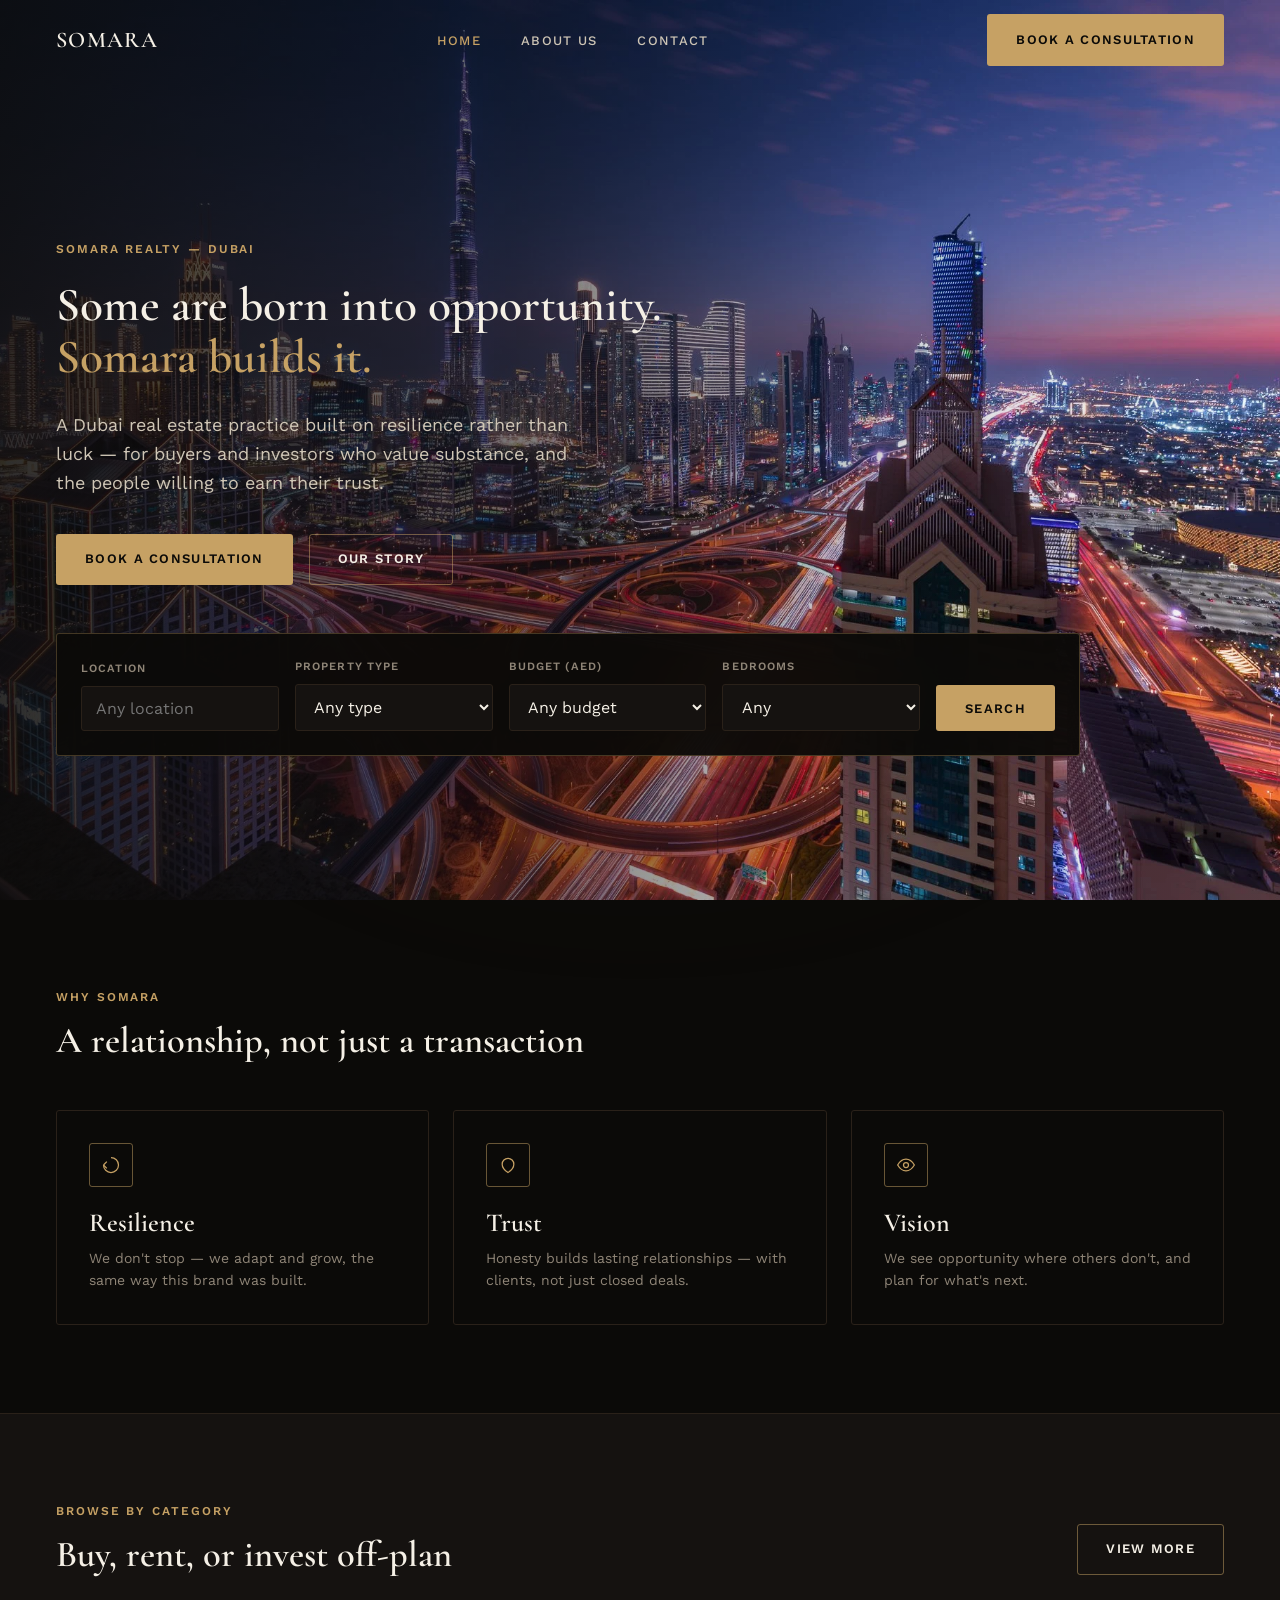
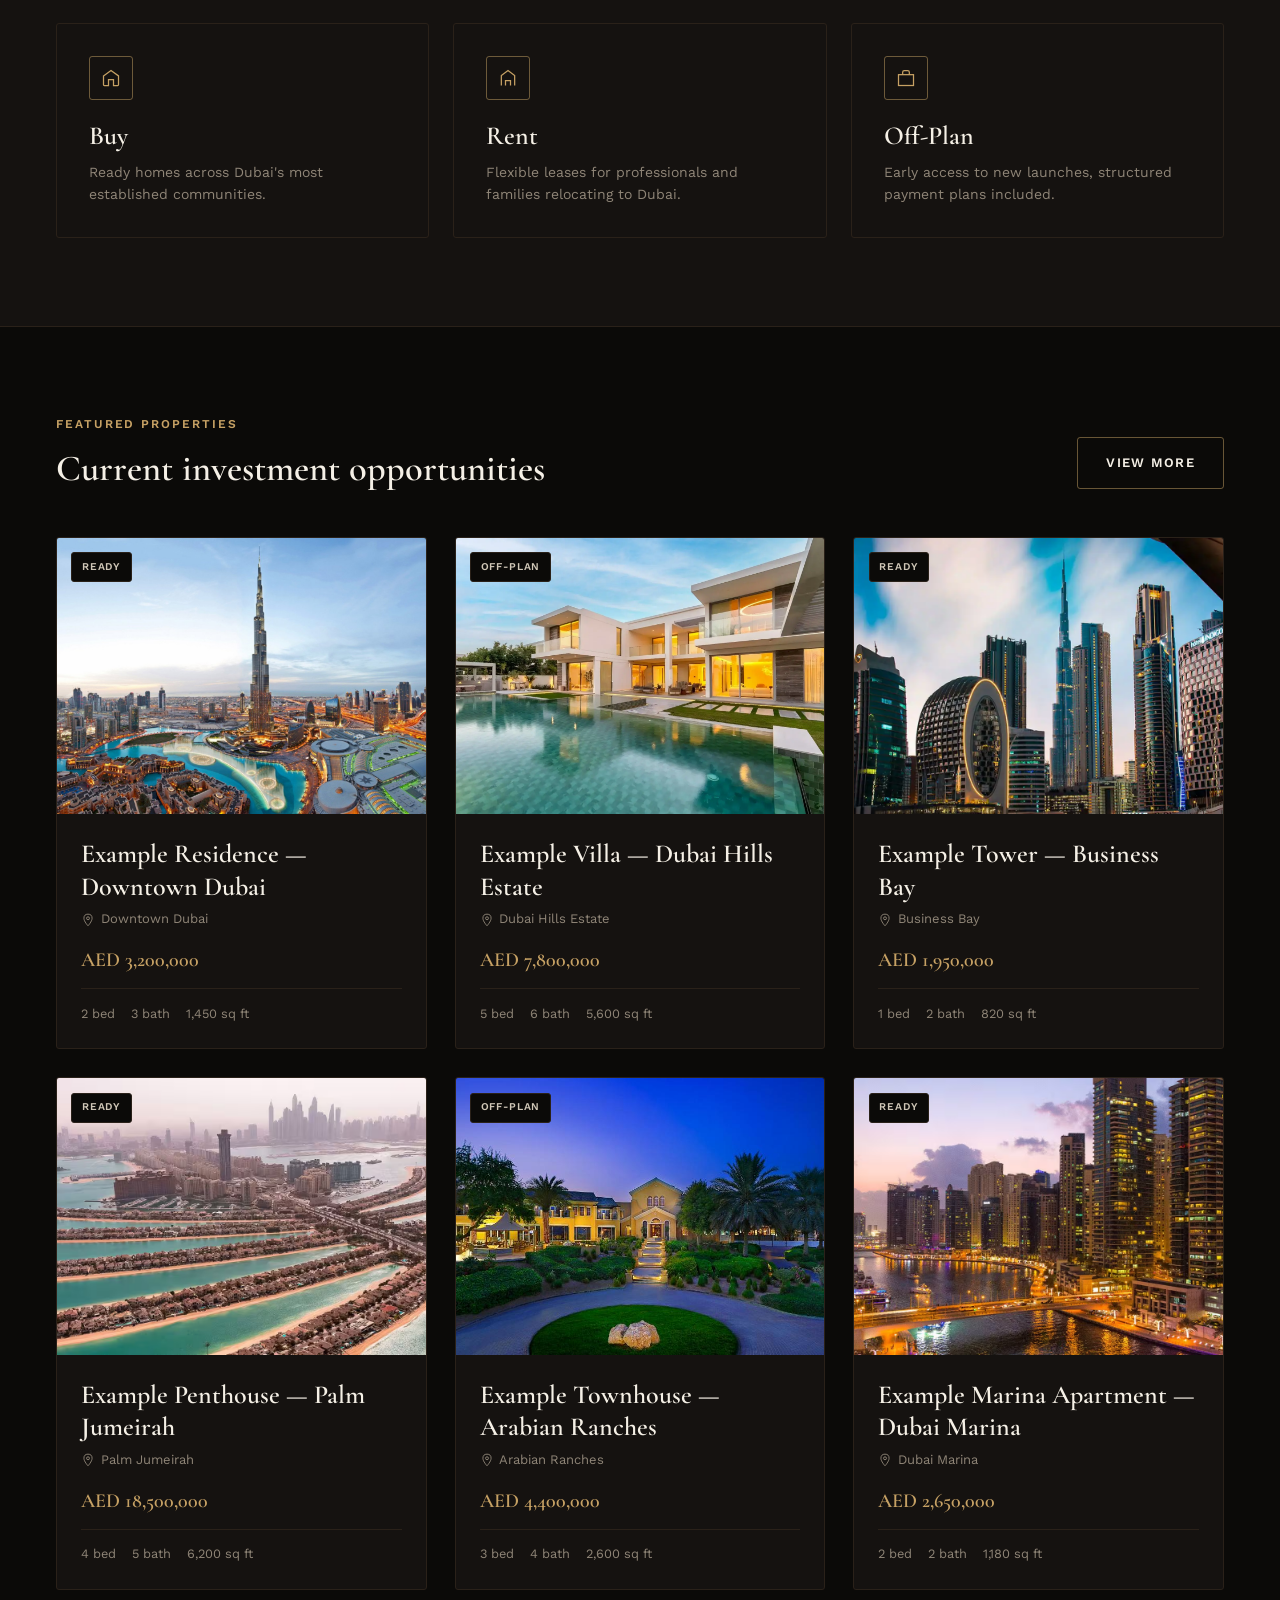
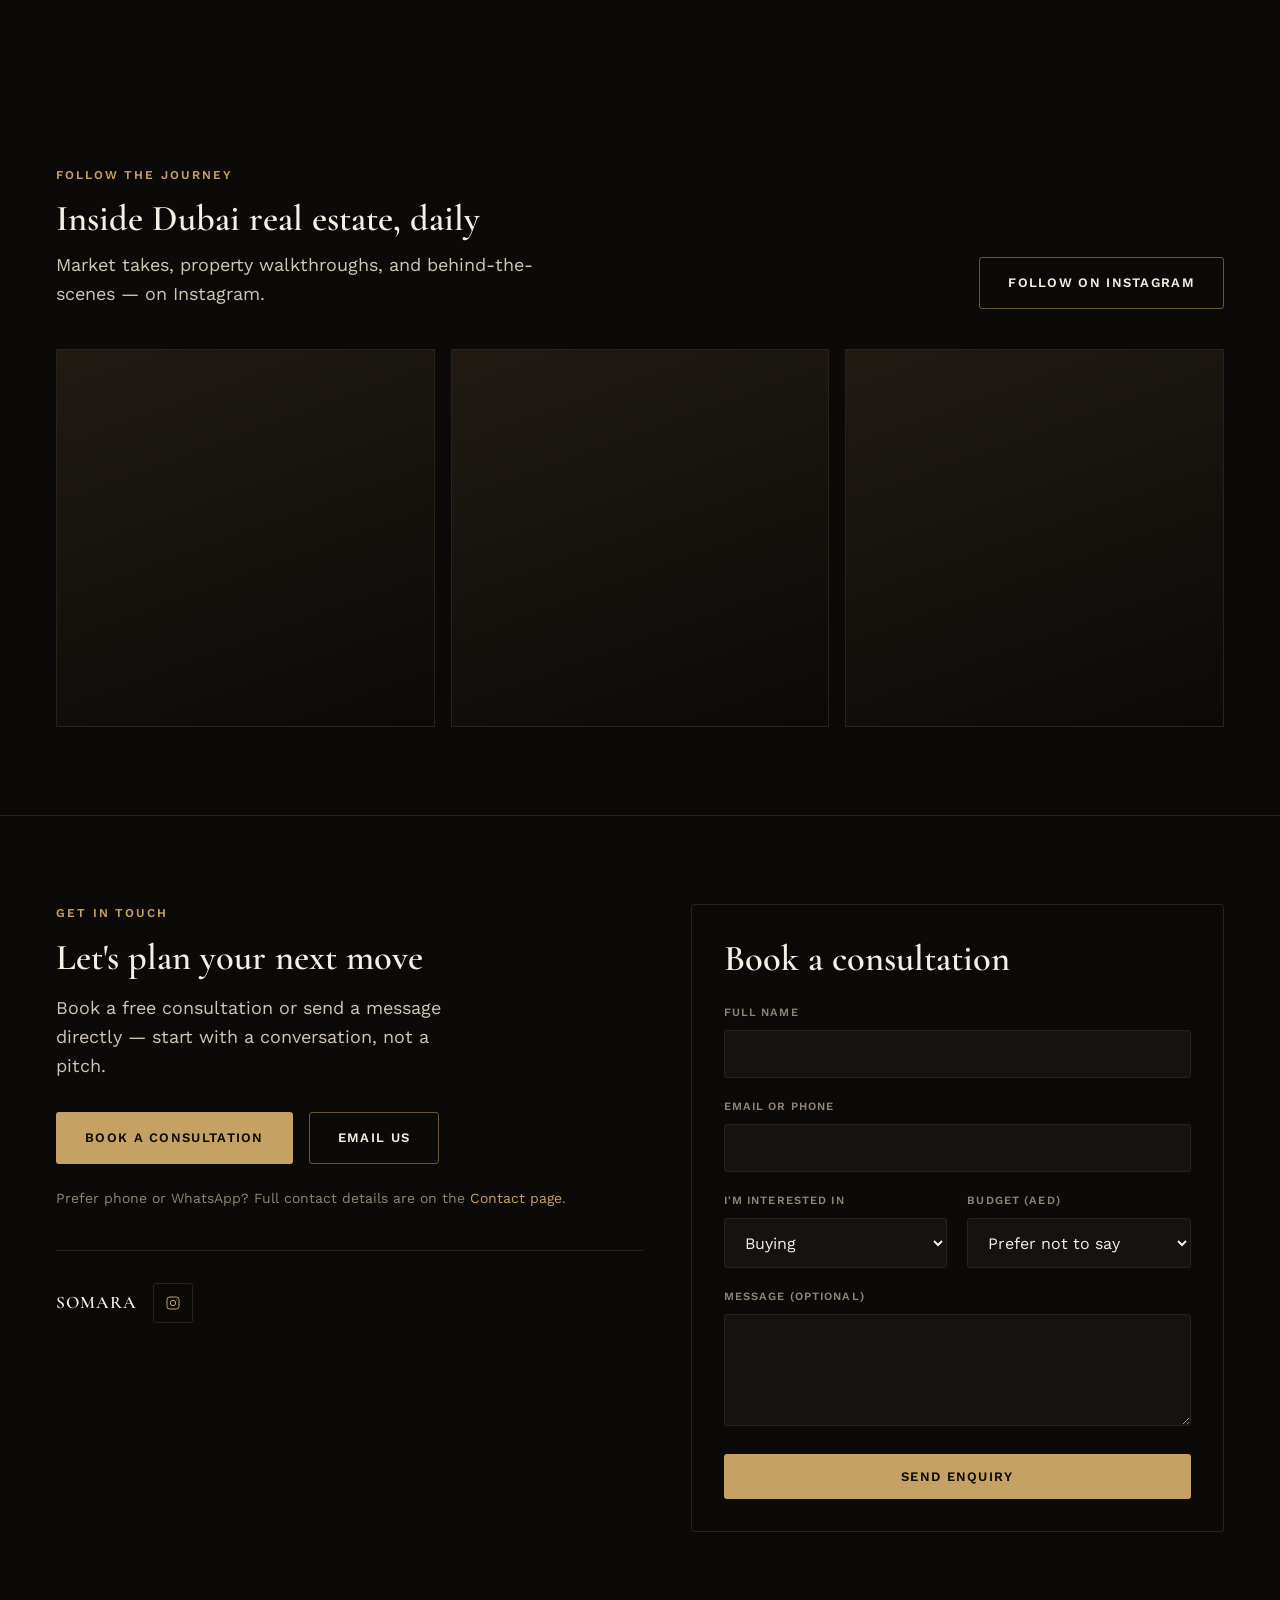
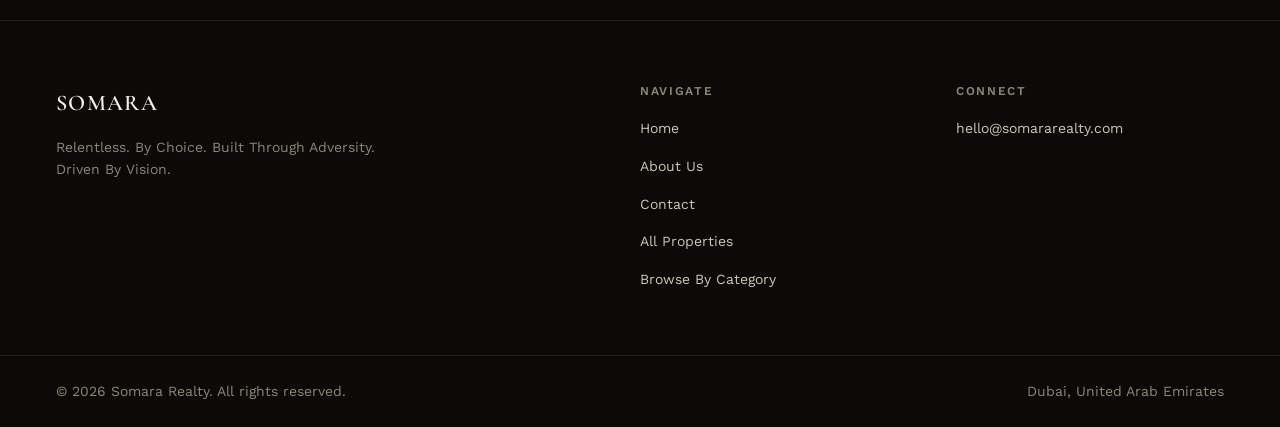
==== commit 9d74d58d: "Update index.html" ====
--- a/index.html
+++ b/index.html
@@ -325,7 +325,9 @@
 <div class="modal-overlay" id="propertyModal" role="dialog" aria-modal="true" aria-label="Property details">
   <div class="modal" id="propertyModalContent"></div>
 </div>
-
+<a href="#" id="whatsappFloat" class="whatsapp-float" target="_blank" rel="noopener noreferrer" aria-label="Chat on WhatsApp">
+  <svg width="28" height="28" viewBox="0 0 24 24" fill="white" aria-hidden="true"><path d="M12 2C6.48 2 2 6.48 2 12c0 1.85.5 3.58 1.36 5.07L2 22l5.07-1.32A9.94 9.94 0 0 0 12 22c5.52 0 10-4.48 10-10S17.52 2 12 2zm5.2 14.2c-.22.62-1.27 1.18-1.75 1.24-.45.06-1 .08-1.62-.1-.37-.11-.85-.27-1.46-.53-2.57-1.11-4.25-3.7-4.38-3.87-.13-.17-1.04-1.38-1.04-2.64s.66-1.87.9-2.13c.22-.24.5-.3.66-.3h.47c.15 0 .35-.06.55.42.22.53.73 1.83.8 1.96.06.13.1.28.02.45-.08.17-.13.28-.25.43-.13.15-.27.34-.38.46-.13.13-.26.28-.11.55.15.27.68 1.12 1.46 1.82 1 .9 1.85 1.18 2.12 1.31.27.13.43.11.59-.07.16-.18.68-.79.86-1.06.18-.27.36-.22.6-.13.25.09 1.55.73 1.82.86.27.13.45.2.51.31.07.11.07.62-.15 1.24z"/></svg>
+</a>
 <script src="/js/main.js"></script>
 </body>
 </html>
--- a/css/styles.css
+++ b/css/styles.css
@@ -242,7 +242,7 @@
   min-height: 100svh;
   display: grid;
   align-items: center;
-  overflow: hidden;
+ 
   background: var(--ink);
   padding-top: 6rem;
 }
@@ -306,11 +306,11 @@
   position: relative;
   z-index: 2;
   margin-top: 3rem;
-  background: rgba(11, 10, 8, 0.88);
+  background: rgba(11, 10, 8, 0.94);
   border: 1px solid rgba(198, 161, 100, 0.3);
   border-radius: var(--radius);
   padding: 1.5rem;
-  backdrop-filter: blur(16px);
+  backdrop-filter: blur(28px);
   max-width: 64rem;
 }
 .hero-search form {
@@ -715,3 +715,21 @@
 @media (max-width: 700px) {
   .responsive-2col { grid-template-columns: 1fr !important; }
 }
+
+.whatsapp-float {
+  position: fixed;
+  bottom: 1.5rem;
+  right: 1.5rem;
+  width: 3.5rem;
+  height: 3.5rem;
+  background: #25d366;
+  border-radius: 50%;
+  display: none;
+  align-items: center;
+  justify-content: center;
+  box-shadow: 0 4px 16px rgba(0,0,0,0.4);
+  z-index: 50;
+  transition: transform 200ms ease;
+}
+.whatsapp-float:hover { transform: scale(1.08); }
+.whatsapp-float.is-visible { display: flex; }
